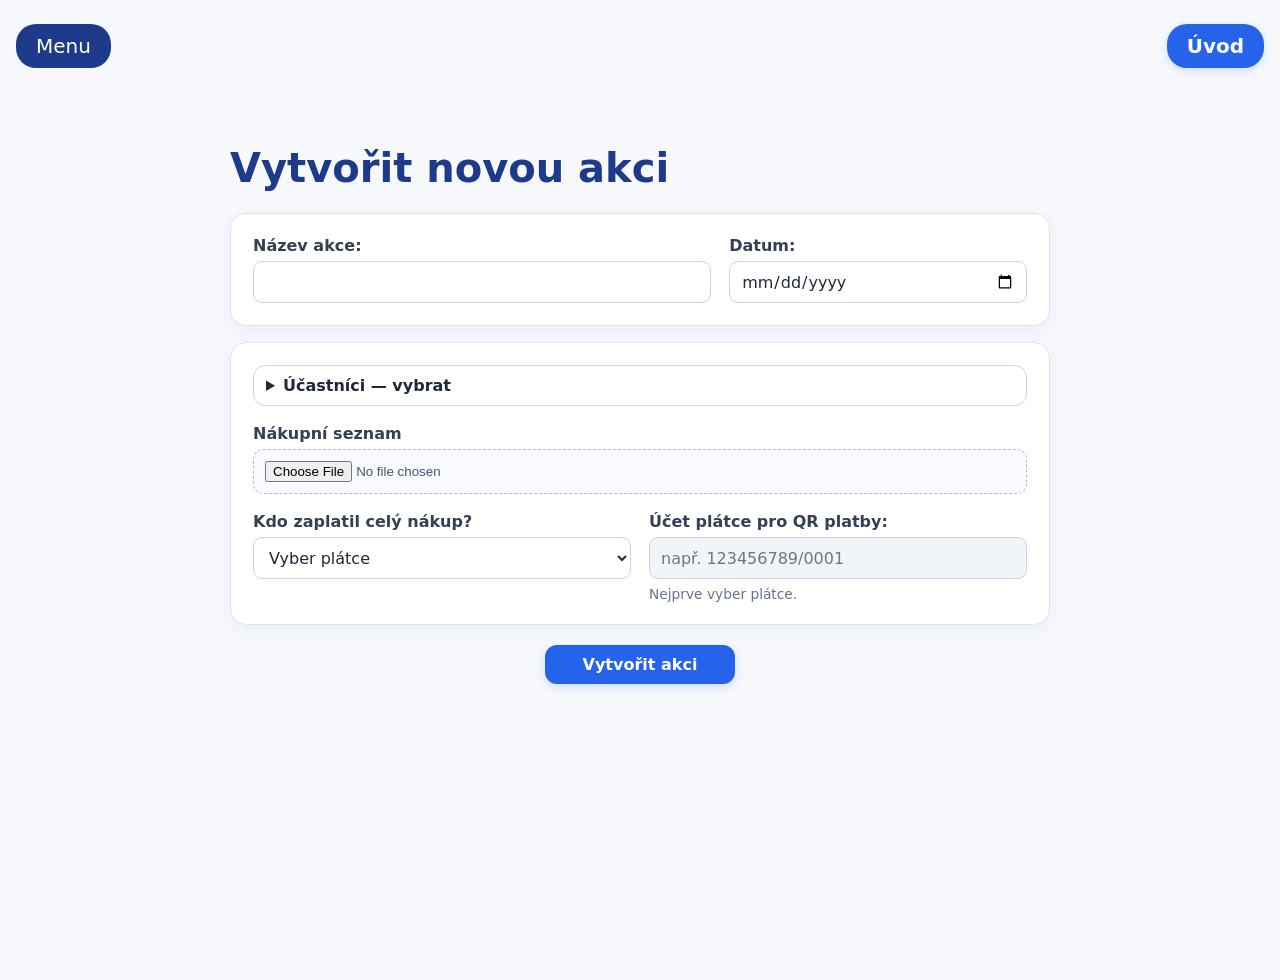
==== sablona.html @ 975c1c84 "Prepare free deployment Co-authored-by: Copilot <223556219+Copilot@users.noreply.github.com>" ====
<!DOCTYPE html>
<html lang="cs">
<head>
  <meta charset="UTF-8">
  <meta name="viewport" content="width=device-width, initial-scale=1">
  <link rel="stylesheet" href="style.css?v=5">
  <script src="api-config.js"></script>
  <script src="menu.js"></script>
  <title>Nová akce</title>
</head>
<body class="form-page">

<button class="button_home" onclick="window.location.href = 'PROJEKT.html';">Úvod</button>

<ul class="menu">
  <li>Menu
    <ul class="podmenu" id="pageMenu"></ul>
    <ul class="podmenu" onclick="location.href='lidi.json'">Seznam lidí</ul>
  </li>
</ul>

<main class="form-main">
  <header class="form-heading">
    <h1>Vytvořit novou akci</h1>
  </header>

  <p id="zprava" role="status"></p>

  <form class="zadani_1" id="novaAkce">
  <div>
    <label for="NazevAkce">Název akce:</label><br>
    <input type="text" id="NazevAkce" name="Nazev" required>
  </div>

  <div>
    <label for="DatumAkce">Datum:</label><br>
    <input type="date" id="DatumAkce" name="Datum">
  </div>

  </form>

  <form class="zadani">
    <details>
      <summary>Účastníci — vybrat</summary>
      <div class="participant-actions">
        <button type="button" id="vybratVsechnyUcastniky">Vybrat všechny</button>
      </div>
      <div id="seznamLidi"></div>
    </details>

    <div class="nakupni-soubor">
      <label for="Nakup">Nákupní seznam</label>
    <input type="file" id="Nakup" name="Nakup" accept=".json,application/json">
    </div>

    <div class="platce-nakupu">
      <div>
        <label for="PlatceNakupu">Kdo zaplatil celý nákup?</label><br>
        <select id="PlatceNakupu" name="PlatceNakupu">
          <option value="">Vyber plátce</option>
        </select>
      </div>
      <div>
        <label for="Ucet">Účet plátce pro QR platby:</label><br>
        <input type="text" id="Ucet" name="Ucet"
          autocomplete="off" placeholder="např. 123456789/0001" disabled>
        <p id="stavUctu" role="status">Nejprve vyber plátce.</p>
      </div>
    </div>
  </form>

  <button class="button_sablona_vytvorit" type="submit" form="novaAkce" id="vytvorit">Vytvořit akci</button>
</main>

<script>//komunikace se servrem, tvorba novych stránek a přesměrování na ně
    document.getElementById('novaAkce').addEventListener('submit', async function(event) {
    event.preventDefault();
  
    const zprava = document.getElementById('zprava');
    const soubor = document.getElementById('Nakup').files[0];
  
    if (!soubor) {
      zprava.textContent = 'Vyber soubor nákupního seznamu.';
      return;
    }
  
    let nakupniSeznam;
    try {
      nakupniSeznam = JSON.parse(await soubor.text());
    } catch {
      zprava.textContent = 'Soubor není platný JSON.';
      return;
    }
  
    const platnySeznam =
      nakupniSeznam?.currency === 'CZK' &&
      Array.isArray(nakupniSeznam.items) &&
      nakupniSeznam.items.length > 0 &&
      nakupniSeznam.items.every(polozka =>
        typeof polozka.product === 'string' &&
        polozka.product.trim() !== '' &&
        Number.isFinite(polozka.quantity) &&
        polozka.quantity > 0 &&
        Number.isFinite(polozka.line_total_czk) &&
        polozka.line_total_czk >= 0
      );
  
    if (!platnySeznam) {
      zprava.textContent = 'JSON musí obsahovat platné položky, množství a cenu v korunách.';
      return;
    }

    const ucastnici = [...document.querySelectorAll('input[name="ucastnici"]:checked')]
      .map(checkbox => checkbox.value);
    const platce = document.getElementById('PlatceNakupu').value;
    if (ucastnici.length > 0 && !ucastnici.includes(platce)) {
      zprava.textContent = 'Vyber, kdo zaplatil celý nákup.';
      return;
    }

    const ucet = document.getElementById('Ucet').value.trim();
    if (platce && !ucet) {
      zprava.textContent = 'Zadej účet vybraného plátce pro QR platby.';
      return;
    }
  
    try {
      const response = await fetch(window.apiUrl('/api/pages'), {
        method: 'POST',
        headers: { 'Content-Type': 'application/json' },
        body: JSON.stringify({
          title: `${document.getElementById('NazevAkce').value.trim()} - ${document.getElementById('DatumAkce').value}`,
          date: document.getElementById('DatumAkce').value,
          account: ucet,
          payer: platce,
          participants: ucastnici,
          shoppingList: nakupniSeznam
        })
      });
  
      const result = await response.json();
  
      if (!response.ok) {
        zprava.textContent = result.error || 'Stránku se nepodařilo vytvořit.';
        return;
      }
  
      window.location.href = result.path;
    } catch (error) {
      zprava.textContent = 'Server neběží nebo neodpovídá.';
      console.error(error);
    }
  });
</script>

<script>//načtení seznamu lidí
async function nactiLidi() {
  const odpoved = await fetch('lidi.json');
  if (!odpoved.ok) throw new Error('Seznam lidí se nepodařilo načíst.');

  const lidi = await odpoved.json();
  const seznam = document.getElementById('seznamLidi');
  const vybratVsechny = document.getElementById('vybratVsechnyUcastniky');
  const platceSelect = document.getElementById('PlatceNakupu');
  const ucetInput = document.getElementById('Ucet');
  const stavUctu = document.getElementById('stavUctu');
  const klicUctuPlatcu = 'ucty-platcu';
  let uctyPlatcu = Object.create(null);
  let lzeUkladatUcty = true;

  try {
    const ulozeneUcty = localStorage.getItem(klicUctuPlatcu);
    if (ulozeneUcty !== null) {
      const nacteneUcty = JSON.parse(ulozeneUcty);
      if (
        !nacteneUcty ||
        typeof nacteneUcty !== 'object' ||
        Array.isArray(nacteneUcty) ||
        Object.values(nacteneUcty).some(ucet => typeof ucet !== 'string')
      ) {
        throw new Error('Uložené účty nemají platný formát.');
      }
      uctyPlatcu = Object.assign(Object.create(null), nacteneUcty);
    }
  } catch (error) {
    lzeUkladatUcty = false;
    stavUctu.textContent = 'Účty plátců se nepodařilo načíst nebo uložit.';
    console.error(error);
  }

  function aktualizujUcetPlatce() {
    const platce = platceSelect.value;
    ucetInput.disabled = !platce;
    ucetInput.value = platce ? (uctyPlatcu[platce] || '') : '';
    if (lzeUkladatUcty) {
      stavUctu.textContent = platce
        ? (ucetInput.value
          ? 'Účet je uložen pro vybraného plátce v tomto prohlížeči.'
          : 'Zadej účet plátce; uloží se pro příští akce.')
        : 'Nejprve vyber plátce.';
    }
  }

  ucetInput.addEventListener('change', () => {
    const platce = platceSelect.value;
    if (!platce || !lzeUkladatUcty) {
      return;
    }

    const ucet = ucetInput.value.trim();
    if (ucet) {
      uctyPlatcu[platce] = ucet;
    } else {
      delete uctyPlatcu[platce];
    }

    try {
      localStorage.setItem(klicUctuPlatcu, JSON.stringify(uctyPlatcu));
      stavUctu.textContent = ucet
        ? 'Účet plátce byl uložen pro další akce.'
        : 'Účet plátce byl odebrán.';
    } catch (error) {
      lzeUkladatUcty = false;
      stavUctu.textContent = 'Účet plátce se nepodařilo uložit.';
      console.error(error);
    }
  });

  platceSelect.addEventListener('change', aktualizujUcetPlatce);

  function aktualizujPlatce() {
    const puvodniPlatce = platceSelect.value;
    const vybrani = [...document.querySelectorAll('input[name="ucastnici"]:checked')];
    platceSelect.replaceChildren(new Option('Vyber plátce', ''));

    for (const checkbox of vybrani) {
      platceSelect.add(new Option(checkbox.value, checkbox.value));
    }

    if (vybrani.some(checkbox => checkbox.value === puvodniPlatce)) {
      platceSelect.value = puvodniPlatce;
    }
    aktualizujUcetPlatce();
    aktualizujTlacitkoVyberu();
  }

  function aktualizujTlacitkoVyberu() {
    const ucastnici = [...seznam.querySelectorAll('input[name="ucastnici"]')];
    const vsichniVybrani = ucastnici.length > 0 && ucastnici.every(checkbox => checkbox.checked);
    vybratVsechny.textContent = vsichniVybrani ? 'Zrušit výběr' : 'Vybrat všechny';
    vybratVsechny.disabled = ucastnici.length === 0;
    vybratVsechny.setAttribute('aria-pressed', String(vsichniVybrani));
  }

  vybratVsechny.addEventListener('click', () => {
    const ucastnici = [...seznam.querySelectorAll('input[name="ucastnici"]')];
    const vybrat = !ucastnici.every(checkbox => checkbox.checked);
    ucastnici.forEach(checkbox => {
      checkbox.checked = vybrat;
    });
    aktualizujPlatce();
  });

  for (const jmeno of lidi) {
    const popisek = document.createElement('label');
    const checkbox = document.createElement('input');

    checkbox.type = 'checkbox';
    checkbox.name = 'ucastnici';
    checkbox.value = jmeno;
    checkbox.addEventListener('change', aktualizujPlatce);

    popisek.append(checkbox, document.createTextNode(` ${jmeno}`));
    seznam.append(popisek, document.createElement('br'));
  }

  aktualizujPlatce();
}

nactiLidi().catch(console.error);

</script>



</body>
</html>
---- style.css ----
body	{font-family: system-ui, -apple-system, sans-serif;
	background-color: #f6f8fc;
	color: #1e293b;
	padding: 40px;
	margin: 0;}

/* #region Tlačítka */	
button {
	border: 0;
	border-radius: 12px;
	padding: 10px 16px;
	background-color: #2563eb;
	color: white;
	font: inherit;
	font-weight: 650;
	cursor: pointer;
	box-shadow: 0 3px 8px rgb(37 99 235 / 18%);
	transition: background-color 160ms ease, box-shadow 160ms ease, transform 160ms ease;}

button:hover {
	background-color: #1d4ed8;
	box-shadow: 0 5px 12px rgb(37 99 235 / 24%);
	transform: translateY(-1px);}

button:focus-visible {
	outline: 3px solid #93c5fd;
	outline-offset: 3px;}

button:disabled {
	cursor: not-allowed;
	opacity: 0.6;}

button:disabled:hover {
	box-shadow: none;
	transform: none;}

.button_home	{font-size: 20px;
	padding: 10px 20px;
	position: absolute;
	top: 1.5rem;
	right: 1rem;
	background-color: #2563eb;
	color: white;
	border-radius: 20px;
	cursor: pointer;}

.button_sablona_vytvorit	{width: 40vw;
	position: static;
	margin-top: 5vh;
	margin-left: 20vw;
	background-color: #2563eb;
	color: white;}

.form-page .button_home,
.form-page .button_sablona_vytvorit {
	background-color: #2563eb;
	color: white;}

.form-page .button_home:hover,
.form-page .button_sablona_vytvorit:hover {
	background-color: #1d4ed8;}

.button_VytvoritNovouAkci	{margin-top: 8vh;
	margin-left: 35vw;
	width: 20vw;
color: white;
padding: 12px 18px;}
/* #endregion */

h2	{color: #1d4ed8;
	margin-top: 0;}

.menu	{font-size: 20px;
	padding: 10px 20px;
	position: absolute;
	top: 1.5rem;
	left: 1rem;
	z-index: 100;
	list-style: none;
	color: white;
	background-color: #1e3a8a;
	border-radius: 20px;
	cursor: pointer;
	margin: 0;}

.podmenu{display: none;}

li:hover .podmenu{display: block;
	padding: 10px 30px;}

.menu-odkaz{text-decoration: none;
 	color: inherit;}

.menu-odkaz:hover{color: #93c5fd;}

.zadani {margin-left: 15vw;
	margin-top: 2vh;}

.platce-nakupu {
	display: grid;
	grid-template-columns: max-content minmax(15rem, 24vw);
	align-items: flex-start;
	column-gap: 1.5rem;}

.platce-nakupu input {
	box-sizing: border-box;
	max-width: 100%;}

@media (max-width: 640px) {
	.platce-nakupu {
		grid-template-columns: minmax(0, 1fr);}
}

.zadani_1{display: flex; gap: 5vw;
	margin-top: 33vh;
	margin-left: 15vw;}

.rozlozeni{display: block;
	margin-top: 10vh;
	margin-left: 10vw;}

/* #region AddTlacitko */	
details {
  width: min(100%, 360px);
  padding: 10px 12px;
  border: 1px solid #cbd5e1;
  border-radius: 12px;
  background: white;}

details summary {
  cursor: pointer;
  font-weight: 600;}

#seznamLidi {
  display: flex;
  flex-direction: column;
  gap: 4px;
  max-height: 220px;
  overflow-y: auto;
  margin-top: 10px;}

#seznamLidi br {
  display: none;
}

#seznamLidi label {
  display: flex;
  align-items: center;
  padding: 1px 10px;
  border-radius: 8px;
  cursor: pointer;
}

#seznamLidi label:hover {
  background: #f1f5f9;
}

#seznamLidi input[type="checkbox"] {
  width: auto;
  height: auto;
  margin: 0;
  accent-color: #2563eb;
}
/* #endregion */	
.ucastnici {
  display: flex;
  flex-direction: row;
  flex-wrap: nowrap;
  gap: 10px;
  font-size: 16px;
  list-style: none;
  padding: 0;
  overflow-x: auto;}

.ucastnici li {
  flex: 0 0 auto;
  white-space: nowrap;}

.checklist-wrap {
  overflow-x: auto;}

.checklist {
  border-collapse: collapse;
  background: white;}

.checklist tr > :first-child {
  position: sticky;
  z-index: 2;
  left: 0;
  background: white;}

.checklist thead tr > :first-child {
  z-index: 4;}

.checklist tfoot tr > :first-child {
  background: #e2e8f0;}

.checklist th,

.checklist td {
  border: 1px solid #cbd5e1;
  padding: 8px 12px;
  text-align: center;}

.checklist th:nth-child(n+4),
.checklist td:nth-child(n+4) {
  width: 5rem;
  min-width: 5rem;}

.checklist .podil-kolecko {
  width: 2rem;
  height: auto;
}

.checklist input.podil-kolecko {
  width: 3.5rem;
  height: auto;
}

.cena,
.mnozstvi {
	padding: 0 5px;
  font-size: 0.8rem;}

.produkt {
  font-size: 1.25rem;}

.checklist .podil-select {
  width: auto;
  height: auto;
  min-width: 3.5rem;
}

.checklist .input {
  width: 3rem !important;
  min-width: 0.2rem !important;
  max-width: 5rem !important;
}

.checklist tfoot {
  font-weight: 700;
  background-color: #e2e8f0;
}

.souhrn-vypoctu {
  margin: 8px 0 0;
  font-weight: 600;
}

.souhrn-vypoctu.chyba {
  color: #b91c1c;
}

.stav-ulozeni {
  margin: 4px 0 0;
  color: #64748b;
  font-size: 0.9rem;
}

.stav-ulozeni.chyba {
  color: #b91c1c;
  font-weight: 600;
}

.checklist tfoot td {
  vertical-align: top;
}

.qr-platba {
  margin-top: 16px;
  padding: 12px;
  border: 1px solid #cbd5e1;
  border-radius: 12px;
  background: white;
}

.qr-platba h2 {
  margin: 0 0 10px;
  color: inherit;
  font-size: 1.1rem;
}

.qr-platba label {
  display: block;
  font-weight: 600;
}

.qr-platba input {
  display: block;
  box-sizing: border-box;
  width: min(100%, 24rem);
  margin-top: 4px;
  padding: 8px;
}

.qr-platba p {
  margin: 8px 0 0;
}

.checklist tfoot button {
  margin-top: 6px;
  padding: 6px 10px;
  cursor: pointer;
}

.checklist tfoot button:disabled {
  cursor: not-allowed;
}

.qr-vysledek img {
  display: block;
  width: 180px;
  max-width: 100%;
  height: auto;
  margin-top: 8px;
}

.form-page {
  min-height: 100vh;
}

.form-main {
  width: min(820px, 100%);
  margin: 0 auto;
}

.form-heading {
  margin: 105px 0 22px;
}

.form-heading h1 {
  margin: 0;
  color: #1e3a8a;
  font-size: clamp(1.8rem, 4vw, 2.5rem);
}

.form-page #zprava {
  margin: 0 0 12px;
  color: #b91c1c;
  font-weight: 600;
}

.form-page #zprava:empty {
  display: none;
}

.form-page .zadani_1,
.form-page .zadani {
  box-sizing: border-box;
  width: 100%;
  margin: 0 0 16px;
  padding: 22px;
  border: 1px solid #dbe4f0;
  border-radius: 16px;
  background: white;
  box-shadow: 0 5px 16px rgb(30 58 138 / 5%);
}

.form-page .zadani_1 {
  display: grid;
  grid-template-columns: 1fr 0.65fr;
  gap: 18px;
}

.form-page label {
  display: inline-block;
  margin-bottom: 6px;
  color: #334155;
  font-weight: 650;
}

.form-page input[type="text"],
.form-page input[type="date"],
.form-page select {
  box-sizing: border-box;
  width: 100%;
  min-height: 42px;
  padding: 9px 11px;
  border: 1px solid #cbd5e1;
  border-radius: 9px;
  background: white;
  color: #1e293b;
  font: inherit;
}

.form-page input[type="text"]:focus,
.form-page input[type="date"]:focus,
.form-page select:focus {
  border-color: #3b82f6;
  outline: 3px solid rgb(59 130 246 / 16%);
}

.form-page input:disabled {
  background: #f1f5f9;
  color: #64748b;
}

.form-page .zadani {
  display: grid;
  gap: 18px;
  margin-left: auto;
}

.form-page .zadani details {
  width: 100%;
  box-sizing: border-box;
}

.participant-actions {
  margin-top: 12px;
}

.participant-actions button {
  padding: 7px 12px;
  font-size: 0.9rem;
}

.form-page .nakupni-soubor input[type="file"] {
  display: block;
  box-sizing: border-box;
  width: 100%;
  padding: 11px;
  border: 1px dashed #a9bddb;
  border-radius: 10px;
  background: #f8faff;
  color: #475569;
}

.form-page .platce-nakupu {
  grid-template-columns: repeat(2, minmax(0, 1fr));
  gap: 18px;
}

.form-page #stavUctu {
  margin: 7px 0 0;
  color: #64748b;
  font-size: 0.86rem;
}

.form-page .button_sablona_vytvorit {
  display: block;
  width: auto;
  min-width: 190px;
  margin: 20px auto 0;
}

@media (max-width: 640px) {
  .form-page {
    padding: 20px;
  }

  .form-heading {
    margin-top: 100px;
  }

  .form-page .zadani_1,
  .form-page .platce-nakupu {
    grid-template-columns: minmax(0, 1fr);
  }

  .form-page .zadani_1,
  .form-page .zadani {
    padding: 18px;
  }
}

body.event-page {
  min-height: 100vh;
  padding: 32px clamp(16px, 4vw, 48px) 48px;
  background: #f6f8fc;
}

.event-page .event-title,
.event-page .event-main {
  width: min(1180px, 100%);
  margin-right: auto;
  margin-left: auto;
}

.event-page .event-title {
  margin-top: 92px;
  margin-bottom: 22px;
  color: #1e3a8a;
  font-size: clamp(1.6rem, 3vw, 2.4rem);
  line-height: 1.2;
  overflow-wrap: anywhere;
}

.event-page .rozlozeni {
  margin: 0;
}

.event-page .checklist-wrap {
  overflow-x: auto;
  border: 1px solid #dbe4f0;
  border-radius: 14px;
  background: white;
  box-shadow: 0 5px 16px rgb(30 58 138 / 6%);
}

.event-page .checklist {
  width: 100%;
  table-layout: auto;
  border-collapse: separate;
  border-spacing: 0;
}

.event-page .checklist th,
.event-page .checklist td {
  padding: 10px 12px;
  border: 0;
  border-right: 1px solid #e2e8f0;
  border-bottom: 1px solid #e2e8f0;
  text-align: center;
  white-space: nowrap;
}

.event-page .checklist thead th {
  position: sticky;
  top: 0;
  z-index: 3;
  background: #1e3a8a;
  color: white;
  font-size: 0.9rem;
}

.event-page .checklist thead tr > :first-child {
  z-index: 4;
  background: #1e3a8a;
}

.event-page .checklist tr > :first-child {
  background: white;
}

.event-page .checklist tbody tr:nth-child(even) td:not(:first-child) {
  background: #f8faff;
}

.event-page .checklist tbody th {
  color: #334155;
  font-weight: 650;
  text-align: left;
}

.event-page .checklist input.podil-kolecko {
  box-sizing: border-box;
  min-height: 36px;
  padding: 5px;
  border: 1px solid #cbd5e1;
  border-radius: 8px;
  background: white;
  color: #1e293b;
  font: inherit;
}

.event-page .checklist input.podil-kolecko:focus {
  border-color: #3b82f6;
  outline: 3px solid rgb(59 130 246 / 16%);
}

.event-page .checklist tfoot {
  background: #eaf1ff;
  color: #1e3a8a;
}

.event-page .checklist tfoot tr > :first-child {
  background: #eaf1ff;
}

.event-page .souhrn-vypoctu {
  margin-top: 12px;
  padding: 12px 14px;
  border: 1px solid #dbe4f0;
  border-radius: 10px;
  background: white;
}

.event-page .stav-ulozeni {
  margin: 4px 0 0;
  padding: 0;
  border: 0;
  background: transparent;
}

.event-page .stav-ulozeni:empty {
  display: none;
}

.event-page .qr-platba {
  border-color: #dbe4f0;
  box-shadow: 0 5px 16px rgb(30 58 138 / 5%);
}

@media (max-width: 640px) {
  body.event-page {
    padding: 20px;
  }

  .event-page .event-title {
    margin-top: 92px;
  }

  .event-page .checklist th,
  .event-page .checklist td {
    padding: 8px;
  }
}
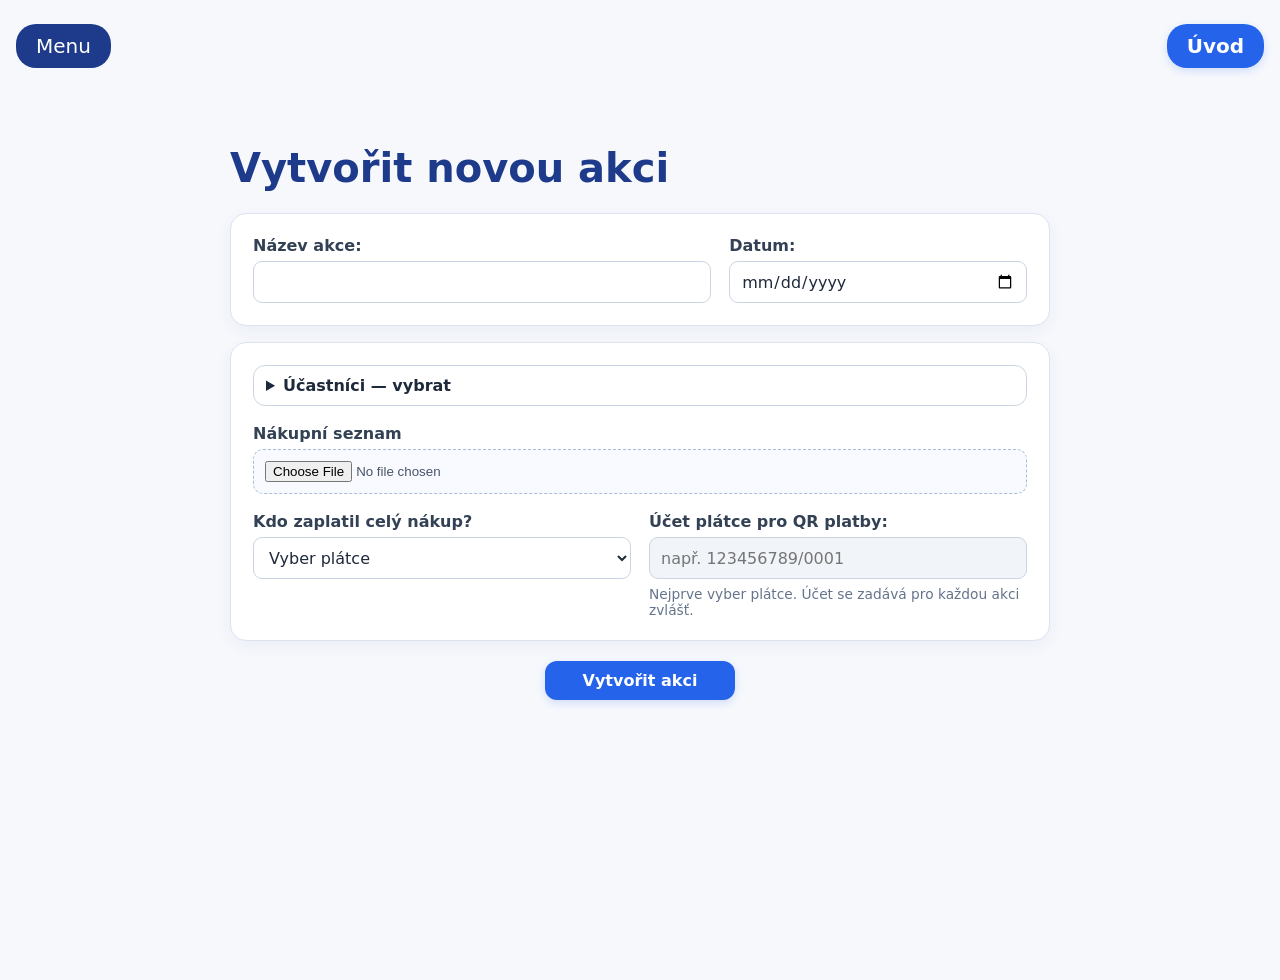
==== commit 34cbd1da: "v1" ====
--- a/sablona.html
+++ b/sablona.html
@@ -64,7 +64,7 @@
         <label for="Ucet">Účet plátce pro QR platby:</label><br>
         <input type="text" id="Ucet" name="Ucet"
           autocomplete="off" placeholder="např. 123456789/0001" disabled>
-        <p id="stavUctu" role="status">Nejprve vyber plátce.</p>
+        <p id="stavUctu" role="status">Nejprve vyber plátce. Účet se zadává pro každou akci zvlášť.</p>
       </div>
     </div>
   </form>
@@ -145,7 +145,7 @@
         return;
       }
   
-      window.location.href = result.path;
+      window.location.href = window.apiUrl(result.path);
     } catch (error) {
       zprava.textContent = 'Server neběží nebo neodpovídá.';
       console.error(error);
@@ -164,69 +164,25 @@
   const platceSelect = document.getElementById('PlatceNakupu');
   const ucetInput = document.getElementById('Ucet');
   const stavUctu = document.getElementById('stavUctu');
-  const klicUctuPlatcu = 'ucty-platcu';
-  let uctyPlatcu = Object.create(null);
-  let lzeUkladatUcty = true;
 
   try {
-    const ulozeneUcty = localStorage.getItem(klicUctuPlatcu);
-    if (ulozeneUcty !== null) {
-      const nacteneUcty = JSON.parse(ulozeneUcty);
-      if (
-        !nacteneUcty ||
-        typeof nacteneUcty !== 'object' ||
-        Array.isArray(nacteneUcty) ||
-        Object.values(nacteneUcty).some(ucet => typeof ucet !== 'string')
-      ) {
-        throw new Error('Uložené účty nemají platný formát.');
-      }
-      uctyPlatcu = Object.assign(Object.create(null), nacteneUcty);
-    }
+    localStorage.removeItem('ucty-platcu');
   } catch (error) {
-    lzeUkladatUcty = false;
-    stavUctu.textContent = 'Účty plátců se nepodařilo načíst nebo uložit.';
-    console.error(error);
+    console.error('Dříve uložený účet se nepodařilo odstranit z prohlížeče.', error);
   }
 
   function aktualizujUcetPlatce() {
     const platce = platceSelect.value;
     ucetInput.disabled = !platce;
-    ucetInput.value = platce ? (uctyPlatcu[platce] || '') : '';
-    if (lzeUkladatUcty) {
-      stavUctu.textContent = platce
-        ? (ucetInput.value
-          ? 'Účet je uložen pro vybraného plátce v tomto prohlížeči.'
-          : 'Zadej účet plátce; uloží se pro příští akce.')
-        : 'Nejprve vyber plátce.';
-    }
-  }
-
-  ucetInput.addEventListener('change', () => {
-    const platce = platceSelect.value;
-    if (!platce || !lzeUkladatUcty) {
-      return;
-    }
-
-    const ucet = ucetInput.value.trim();
-    if (ucet) {
-      uctyPlatcu[platce] = ucet;
-    } else {
-      delete uctyPlatcu[platce];
-    }
-
-    try {
-      localStorage.setItem(klicUctuPlatcu, JSON.stringify(uctyPlatcu));
-      stavUctu.textContent = ucet
-        ? 'Účet plátce byl uložen pro další akce.'
-        : 'Účet plátce byl odebrán.';
-    } catch (error) {
-      lzeUkladatUcty = false;
-      stavUctu.textContent = 'Účet plátce se nepodařilo uložit.';
-      console.error(error);
-    }
+    stavUctu.textContent = platce
+      ? 'Zadej účet plátce pro tuto akci. Účet se neukládá.'
+      : 'Nejprve vyber plátce. Účet se zadává pro každou akci zvlášť.';
+  }
+
+  platceSelect.addEventListener('change', () => {
+    ucetInput.value = '';
+    aktualizujUcetPlatce();
   });
-
-  platceSelect.addEventListener('change', aktualizujUcetPlatce);
 
   function aktualizujPlatce() {
     const puvodniPlatce = platceSelect.value;
@@ -239,6 +195,8 @@
 
     if (vybrani.some(checkbox => checkbox.value === puvodniPlatce)) {
       platceSelect.value = puvodniPlatce;
+    } else {
+      ucetInput.value = '';
     }
     aktualizujUcetPlatce();
     aktualizujTlacitkoVyberu();
